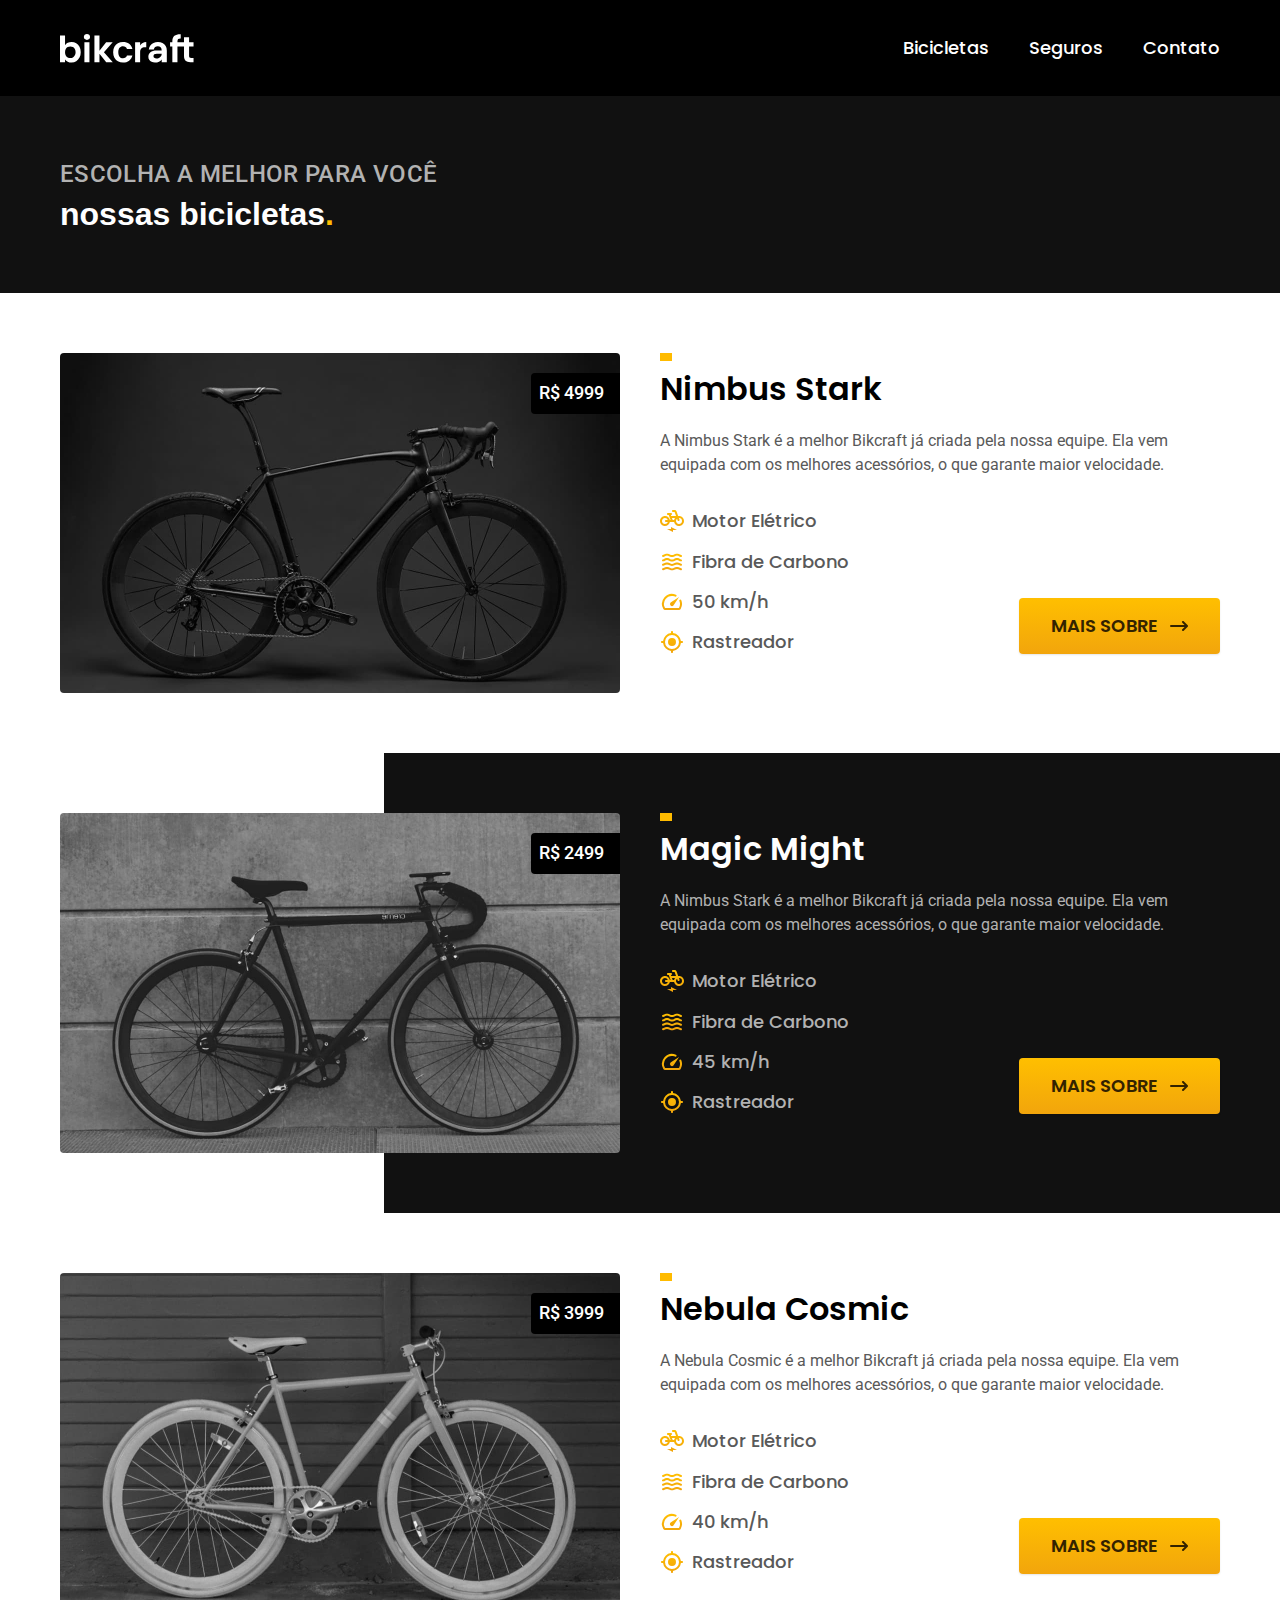
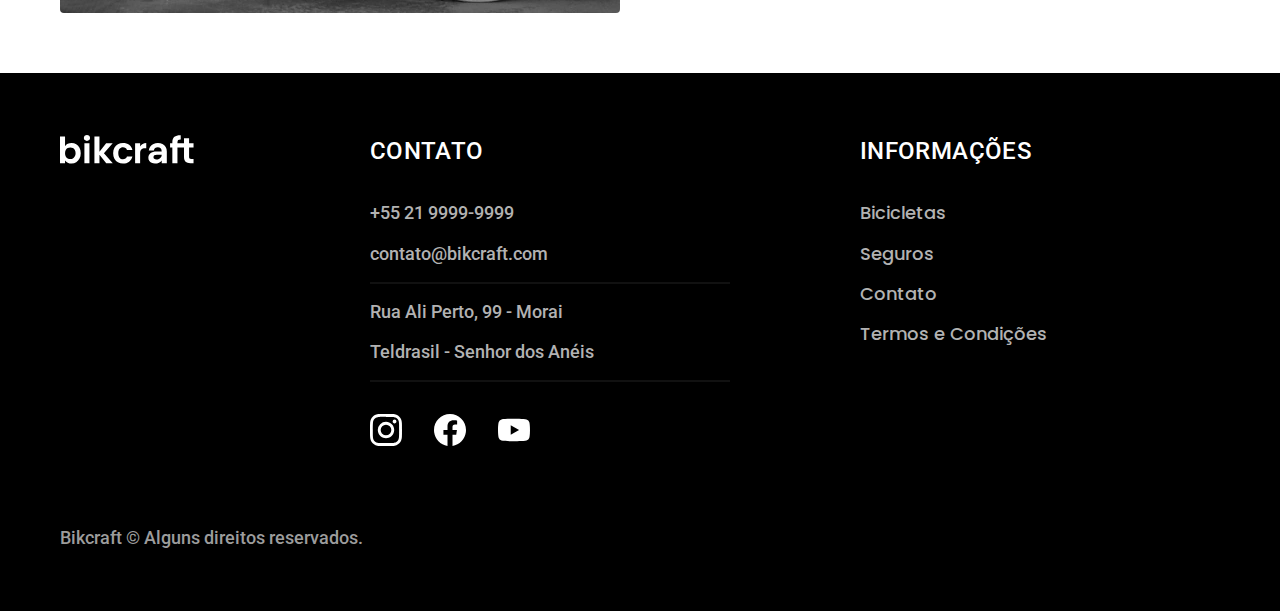
==== bicicletas.html @ 2beb78de "Add files via upload" ====
<!DOCTYPE html>
<html lang="pt-br">
  <head>
    <meta charset="UTF-8" />
    <meta http-equiv="X-UA-Compatible" content="IE=edge" />
    <meta name="viewport" content="width=device-width, initial-scale=1.0" />
    <link rel="stylesheet" href="css/utilidades/style.css" />
    <link rel="preconnect" href="https://fonts.googleapis.com" />
    <link rel="preconnect" href="https://fonts.gstatic.com" crossorigin />
    <link
      href="https://fonts.googleapis.com/css2?family=Poppins:wght@400;600&family=Roboto:wght@400;500&display=swap"
      rel="stylesheet"
    />
    <title>Bicicletas | Bikcraft</title>
  </head>
  <body id="bicicletas">
    <header class="header-bg">
      <div class="container header">
        <a href="./"><img src="./img/bikcraft.svg" alt="Bikcraft" /></a>
        <nav aria-label="primaria">
          <ul class="header-menu font-1-m">
            <li><a href="bicicletas.html">Bicicletas</a></li>
            <li><a href="seguros.html">Seguros</a></li>
            <li><a href="contato.html">Contato</a></li>
          </ul>
        </nav>
      </div>
    </header>

    <main>
      <div class="titulo-bg">
        <div class="container titulo">
          <p class="font-2-l-b cor-5">Escolha a melhor para você</p>
          <h1 class="font--1-xxl cor-0">
            nossas bicicletas<span class="cor-p1">.</span>
          </h1>
        </div>
      </div>

      <div class="container bicicletas">
        <div class="bicicletas-img">
          <img src="../img/bicicletas/nimbus.jpg" alt="Bicicleta Preta" />
          <span class="font-2-m cor-0">R$ 4999</span>
        </div>
        <div class="bicicletas-conteudo">
          <h2 class="font-1-xl">Nimbus Stark</h2>
          <p class="font-2-s cor-8">
            A Nimbus Stark é a melhor Bikcraft já criada pela nossa equipe. Ela
            vem equipada com os melhores acessórios, o que garante maior
            velocidade.
          </p>
          <ul class="font-1-m cor-8">
            <li>
              <img src="../img/icones/eletrica.svg" alt="" />Motor Elétrico
            </li>
            <li>
              <img src="../img/icones/carbono.svg" alt="" />Fibra de Carbono
            </li>
            <li><img src="../img/icones/velocidade.svg" alt="" />50 km/h</li>
            <li><img src="../img/icones/rastreador.svg" alt="" />Rastreador</li>
          </ul>
          <a class="botao seta" href="../bicicletas/nimbus.html">Mais Sobre</a>
        </div>
      </div>

      <div class="bicicletas-bg">
        <div class="container bicicletas">
          <div class="bicicletas-img">
            <img src="../img/bicicletas/magic.jpg" alt="Bicicleta Preta" />
            <span class="font-2-m cor-0">R$ 2499</span>
          </div>
          <div class="bicicletas-conteudo">
            <h2 class="font-1-xl cor-0">Magic Might</h2>
            <p class="font-2-s cor-5">
              A Nimbus Stark é a melhor Bikcraft já criada pela nossa equipe.
              Ela vem equipada com os melhores acessórios, o que garante maior
              velocidade.
            </p>
            <ul class="font-1-m cor-5">
              <li>
                <img src="../img/icones/eletrica.svg" alt="" />Motor Elétrico
              </li>
              <li>
                <img src="../img/icones/carbono.svg" alt="" />Fibra de Carbono
              </li>
              <li><img src="../img/icones/velocidade.svg" alt="" />45 km/h</li>
              <li>
                <img src="../img/icones/rastreador.svg" alt="" />Rastreador
              </li>
            </ul>
            <a class="botao seta" href="../bicicletas/magic.html">Mais Sobre</a>
          </div>
        </div>
      </div>

      <div class="container bicicletas">
        <div class="bicicletas-img">
          <img src="../img/bicicletas/nebula.jpg" alt="Bicicleta Preta" />
          <span class="font-2-m cor-0">R$ 3999</span>
        </div>
        <div class="bicicletas-conteudo">
          <h2 class="font-1-xl">Nebula Cosmic</h2>
          <p class="font-2-s cor-8">
            A Nebula Cosmic é a melhor Bikcraft já criada pela nossa equipe. Ela
            vem equipada com os melhores acessórios, o que garante maior
            velocidade.
          </p>
          <ul class="font-1-m cor-8">
            <li>
              <img src="../img/icones/eletrica.svg" alt="" />Motor Elétrico
            </li>
            <li>
              <img src="../img/icones/carbono.svg" alt="" />Fibra de Carbono
            </li>
            <li><img src="../img/icones/velocidade.svg" alt="" />40 km/h</li>
            <li><img src="../img/icones/rastreador.svg" alt="" />Rastreador</li>
          </ul>
          <a class="botao seta" href="../bicicletas/nebula.html">Mais Sobre</a>
        </div>
      </div>
    </main>

    <footer class="footer-bg">
      <div class="footer container">
        <img src="./img/bikcraft.svg" alt="Bikcraft" />
        <div class="footer-contato">
          <h3 class="font-2-l-b cor-0">Contato</h3>
          <ul class="cor-5 font-2-m">
            <li>
              <a class="cor-5" href="tel:+552799999999">+55 21 9999-9999</a>
            </li>
            <li>
              <a class="cor-5" href="mailto:contato@bikcraft.com"
                >contato@bikcraft.com</a
              >
            </li>
            <li>Rua Ali Perto, 99 - Morai</li>
            <li>Teldrasil - Senhor dos Anéis</li>
          </ul>
          <div class="footer-redes">
            <a href="#"><img src="../img/redes/instagram.svg" alt="" /></a>
            <a href="#"><img src="../img/redes/facebook.svg" alt="" /></a>
            <a href="#"><img src="../img/redes/youtube.svg" alt="" /></a>
          </div>
        </div>
        <div class="footer-informacoes">
          <h3 class="font-2-l-b cor-0">Informações</h3>
          <nav>
            <ul class="font-1-m cor-5">
              <li><a href="#"></a>Bicicletas</li>
              <li><a href="#"></a>Seguros</li>
              <li><a href="#"></a>Contato</li>
              <li><a href="../termos.html"></a>Termos e Condições</li>
            </ul>
          </nav>
        </div>
        <p class="font-2-m cor-6 footer-copy">
          Bikcraft © Alguns direitos reservados.
        </p>
      </div>
    </footer>
  </body>
</html>
---- css/utilidades/style.css ----
@import url("../depoimento.css");
@import url("../depoimento.css");
@import url("../footer.css");
@import url("../header-menu.css");
@import url("../introducao.css");
@import url("../parceiros.css");
@import url("../tecnologia.css");
@import url("../bicicleta/bicicleta.css");
@import url("../bicicleta/seguro.css");
@import url("../bicicletas/bicicletas-lista.css");
@import url("../bicicletas/bicicletas.css");
@import url("../contato/contato.css");
@import url("../contato/lojas.css");
@import url("../orcamento/orcamento.css");
@import url("../seguros/perguntas_frequentes.css");
@import url("../seguros/seguros.css");
@import url("../seguros/vantagens.css");
@import url("../termos/termos.css");
@import url("../utilidades/componentes.css");
@import url("../utilidades/cores.css");
@import url("../utilidades/formulario.css");
@import url("../utilidades/reset.css");
@import url("../utilidades/tipografia.css");
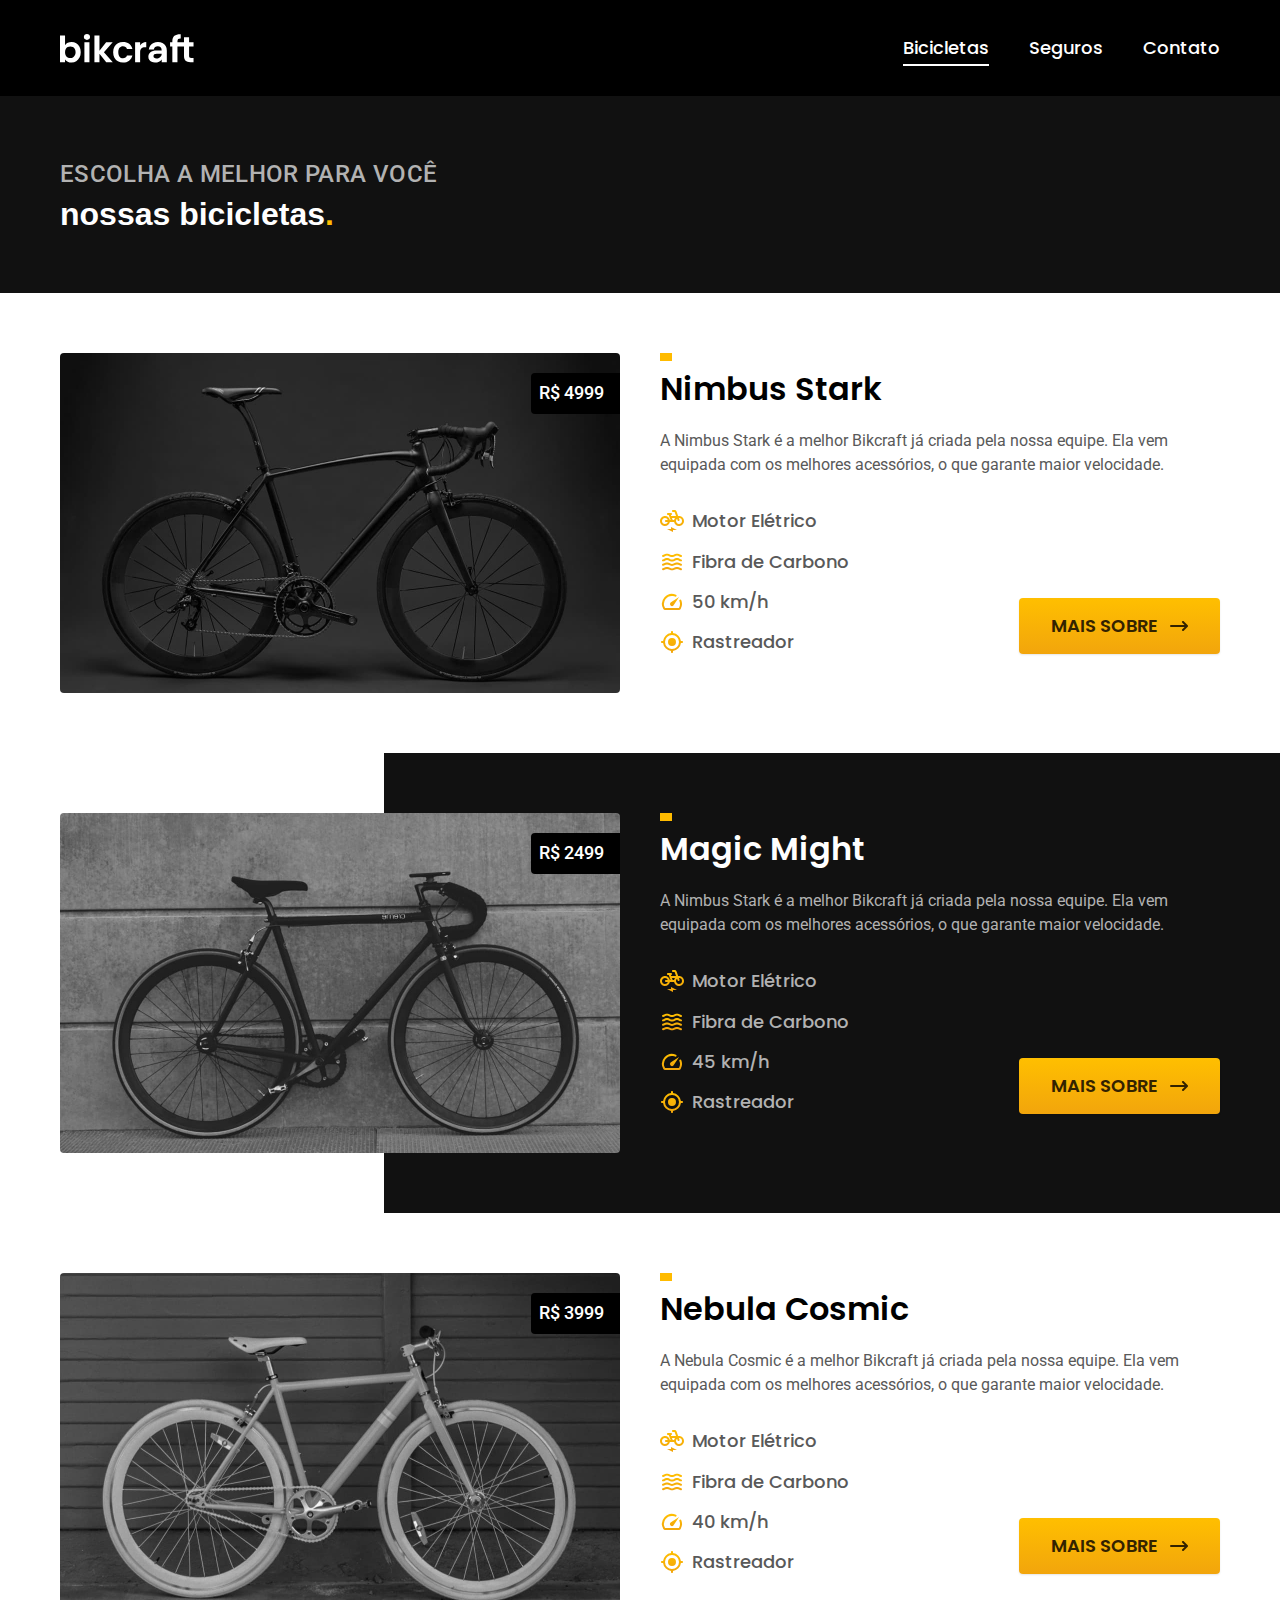
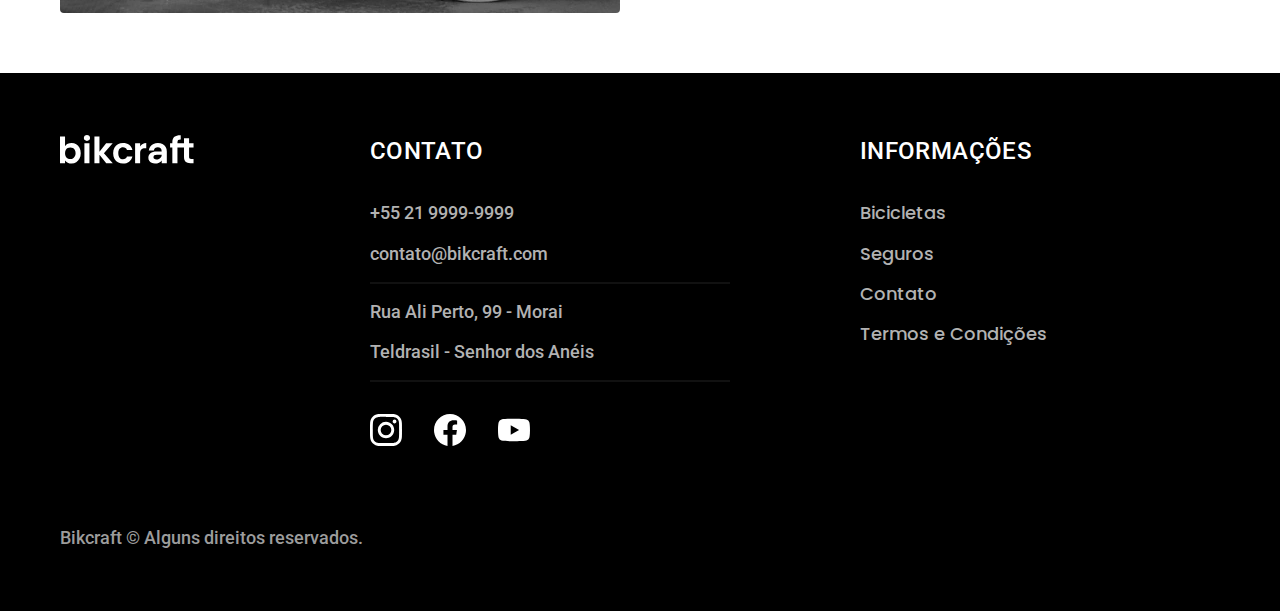
==== commit 98f5756d: "Add files via upload" ====
--- a/bicicletas.html
+++ b/bicicletas.html
@@ -4,6 +4,7 @@
     <meta charset="UTF-8" />
     <meta http-equiv="X-UA-Compatible" content="IE=edge" />
     <meta name="viewport" content="width=device-width, initial-scale=1.0" />
+    <link rel="icon" href="./favicon.svg" type="image/svg+xml" />
     <link rel="stylesheet" href="css/utilidades/style.css" />
     <link rel="preconnect" href="https://fonts.googleapis.com" />
     <link rel="preconnect" href="https://fonts.gstatic.com" crossorigin />
@@ -39,7 +40,7 @@
 
       <div class="container bicicletas">
         <div class="bicicletas-img">
-          <img src="../img/bicicletas/nimbus.jpg" alt="Bicicleta Preta" />
+          <img src="./img/bicicletas/nimbus.jpg" alt="Bicicleta Preta" />
           <span class="font-2-m cor-0">R$ 4999</span>
         </div>
         <div class="bicicletas-conteudo">
@@ -51,22 +52,22 @@
           </p>
           <ul class="font-1-m cor-8">
             <li>
-              <img src="../img/icones/eletrica.svg" alt="" />Motor Elétrico
+              <img src="./img/icones/eletrica.svg" alt="" />Motor Elétrico
             </li>
             <li>
-              <img src="../img/icones/carbono.svg" alt="" />Fibra de Carbono
+              <img src="./img/icones/carbono.svg" alt="" />Fibra de Carbono
             </li>
-            <li><img src="../img/icones/velocidade.svg" alt="" />50 km/h</li>
-            <li><img src="../img/icones/rastreador.svg" alt="" />Rastreador</li>
+            <li><img src="./img/icones/velocidade.svg" alt="" />50 km/h</li>
+            <li><img src="./img/icones/rastreador.svg" alt="" />Rastreador</li>
           </ul>
-          <a class="botao seta" href="../bicicletas/nimbus.html">Mais Sobre</a>
+          <a class="botao seta" href="./bicicletas/nimbus.html">Mais Sobre</a>
         </div>
       </div>
 
       <div class="bicicletas-bg">
         <div class="container bicicletas">
           <div class="bicicletas-img">
-            <img src="../img/bicicletas/magic.jpg" alt="Bicicleta Preta" />
+            <img src="./img/bicicletas/magic.jpg" alt="Bicicleta Preta" />
             <span class="font-2-m cor-0">R$ 2499</span>
           </div>
           <div class="bicicletas-conteudo">
@@ -78,24 +79,24 @@
             </p>
             <ul class="font-1-m cor-5">
               <li>
-                <img src="../img/icones/eletrica.svg" alt="" />Motor Elétrico
+                <img src="./img/icones/eletrica.svg" alt="" />Motor Elétrico
               </li>
               <li>
-                <img src="../img/icones/carbono.svg" alt="" />Fibra de Carbono
+                <img src="./img/icones/carbono.svg" alt="" />Fibra de Carbono
               </li>
-              <li><img src="../img/icones/velocidade.svg" alt="" />45 km/h</li>
+              <li><img src="./img/icones/velocidade.svg" alt="" />45 km/h</li>
               <li>
-                <img src="../img/icones/rastreador.svg" alt="" />Rastreador
+                <img src="./img/icones/rastreador.svg" alt="" />Rastreador
               </li>
             </ul>
-            <a class="botao seta" href="../bicicletas/magic.html">Mais Sobre</a>
+            <a class="botao seta" href="./bicicletas/magic.html">Mais Sobre</a>
           </div>
         </div>
       </div>
 
       <div class="container bicicletas">
         <div class="bicicletas-img">
-          <img src="../img/bicicletas/nebula.jpg" alt="Bicicleta Preta" />
+          <img src="./img/bicicletas/nebula.jpg" alt="Bicicleta Preta" />
           <span class="font-2-m cor-0">R$ 3999</span>
         </div>
         <div class="bicicletas-conteudo">
@@ -107,15 +108,15 @@
           </p>
           <ul class="font-1-m cor-8">
             <li>
-              <img src="../img/icones/eletrica.svg" alt="" />Motor Elétrico
+              <img src="./img/icones/eletrica.svg" alt="" />Motor Elétrico
             </li>
             <li>
-              <img src="../img/icones/carbono.svg" alt="" />Fibra de Carbono
+              <img src="./img/icones/carbono.svg" alt="" />Fibra de Carbono
             </li>
-            <li><img src="../img/icones/velocidade.svg" alt="" />40 km/h</li>
-            <li><img src="../img/icones/rastreador.svg" alt="" />Rastreador</li>
+            <li><img src="./img/icones/velocidade.svg" alt="" />40 km/h</li>
+            <li><img src="./img/icones/rastreador.svg" alt="" />Rastreador</li>
           </ul>
-          <a class="botao seta" href="../bicicletas/nebula.html">Mais Sobre</a>
+          <a class="botao seta" href="./bicicletas/nebula.html">Mais Sobre</a>
         </div>
       </div>
     </main>
@@ -138,9 +139,9 @@
             <li>Teldrasil - Senhor dos Anéis</li>
           </ul>
           <div class="footer-redes">
-            <a href="#"><img src="../img/redes/instagram.svg" alt="" /></a>
-            <a href="#"><img src="../img/redes/facebook.svg" alt="" /></a>
-            <a href="#"><img src="../img/redes/youtube.svg" alt="" /></a>
+            <a href="#"><img src="./img/redes/instagram.svg" alt="" /></a>
+            <a href="#"><img src="./img/redes/facebook.svg" alt="" /></a>
+            <a href="#"><img src="./img/redes/youtube.svg" alt="" /></a>
           </div>
         </div>
         <div class="footer-informacoes">
@@ -150,7 +151,9 @@
               <li><a href="#"></a>Bicicletas</li>
               <li><a href="#"></a>Seguros</li>
               <li><a href="#"></a>Contato</li>
-              <li><a href="../termos.html"></a>Termos e Condições</li>
+              <li>
+                <a class="cor-5" href="./termos.html">Termos e Condições</a>
+              </li>
             </ul>
           </nav>
         </div>
@@ -159,5 +162,6 @@
         </p>
       </div>
     </footer>
+    <script src="./js/script.js"></script>
   </body>
 </html>
--- a/css/utilidades/style.css
+++ b/css/utilidades/style.css
@@ -18,6 +18,7 @@
 @import url("../termos/termos.css");
 @import url("../utilidades/componentes.css");
 @import url("../utilidades/cores.css");
+@import url("../utilidades/animacao.css");
 @import url("../utilidades/formulario.css");
 @import url("../utilidades/reset.css");
 @import url("../utilidades/tipografia.css");
